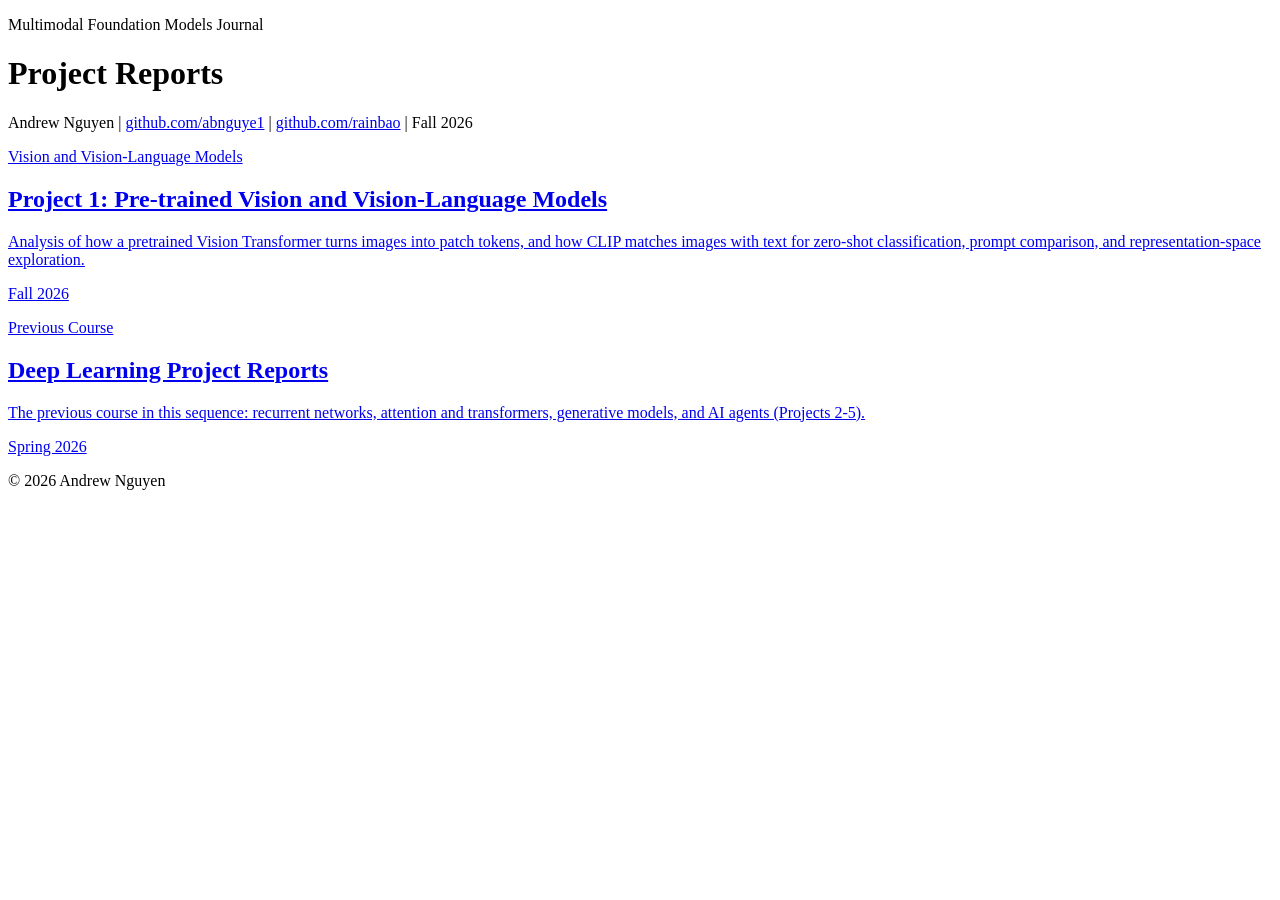
==== index.html @ ddf639b6 "Create index.html" ====
<!DOCTYPE html>
<html lang="en">
<head>
<meta charset="UTF-8">
<meta name="viewport" content="width=device-width, initial-scale=1.0">
<title>Multimodal Foundation Models Project Reports</title>
<link rel="preconnect" href="https://fonts.googleapis.com">
<link rel="preconnect" href="https://fonts.gstatic.com" crossorigin>
<link href="https://fonts.googleapis.com/css2?family=Fraunces:opsz,wght@9..144,500;9..144,700&family=Source+Sans+3:wght@400;500;600&display=swap" rel="stylesheet">
<link rel="stylesheet" href="style.css">
</head>

<body>

<header class="hero">
<p class="eyebrow">Multimodal Foundation Models Journal</p>
<h1>Project Reports</h1>
<p class="subtitle">Andrew Nguyen | <a class = "subtitle" href="https://github.com/abnguye1" target="_blank">github.com/abnguye1</a> | <a class = "subtitle" href="https://github.com/rainbao" target="_blank">github.com/rainbao</a> | Fall 2026</p>
</header>

<main class="blog-container">


<a class="post-card" href="project1/" style="--delay: 0.3s;">
<p class="tag">Vision and Vision-Language Models</p>
<h2>Project 1: Pre-trained Vision and Vision-Language Models</h2>
<p>
Analysis of how a pretrained Vision Transformer turns images into patch tokens, and how CLIP matches images
with text for zero-shot classification, prompt comparison, and representation-space exploration.
</p>
<div class="card-footer">
<span class="date">Fall 2026</span>
</div>
</a>


<a class="post-card" href="https://abnguye1.github.io/DeepLearning/" target="_blank" style="--delay: 0.45s;">
<p class="tag">Previous Course</p>
<h2>Deep Learning Project Reports</h2>
<p>
The previous course in this sequence: recurrent networks, attention and transformers,
generative models, and AI agents (Projects 2-5).
</p>
<div class="card-footer">
<span class="date">Spring 2026</span>
</div>
</a>

</main>

<footer class="site-footer">
<p>© 2026 Andrew Nguyen</p>
</footer>

</body>
</html>
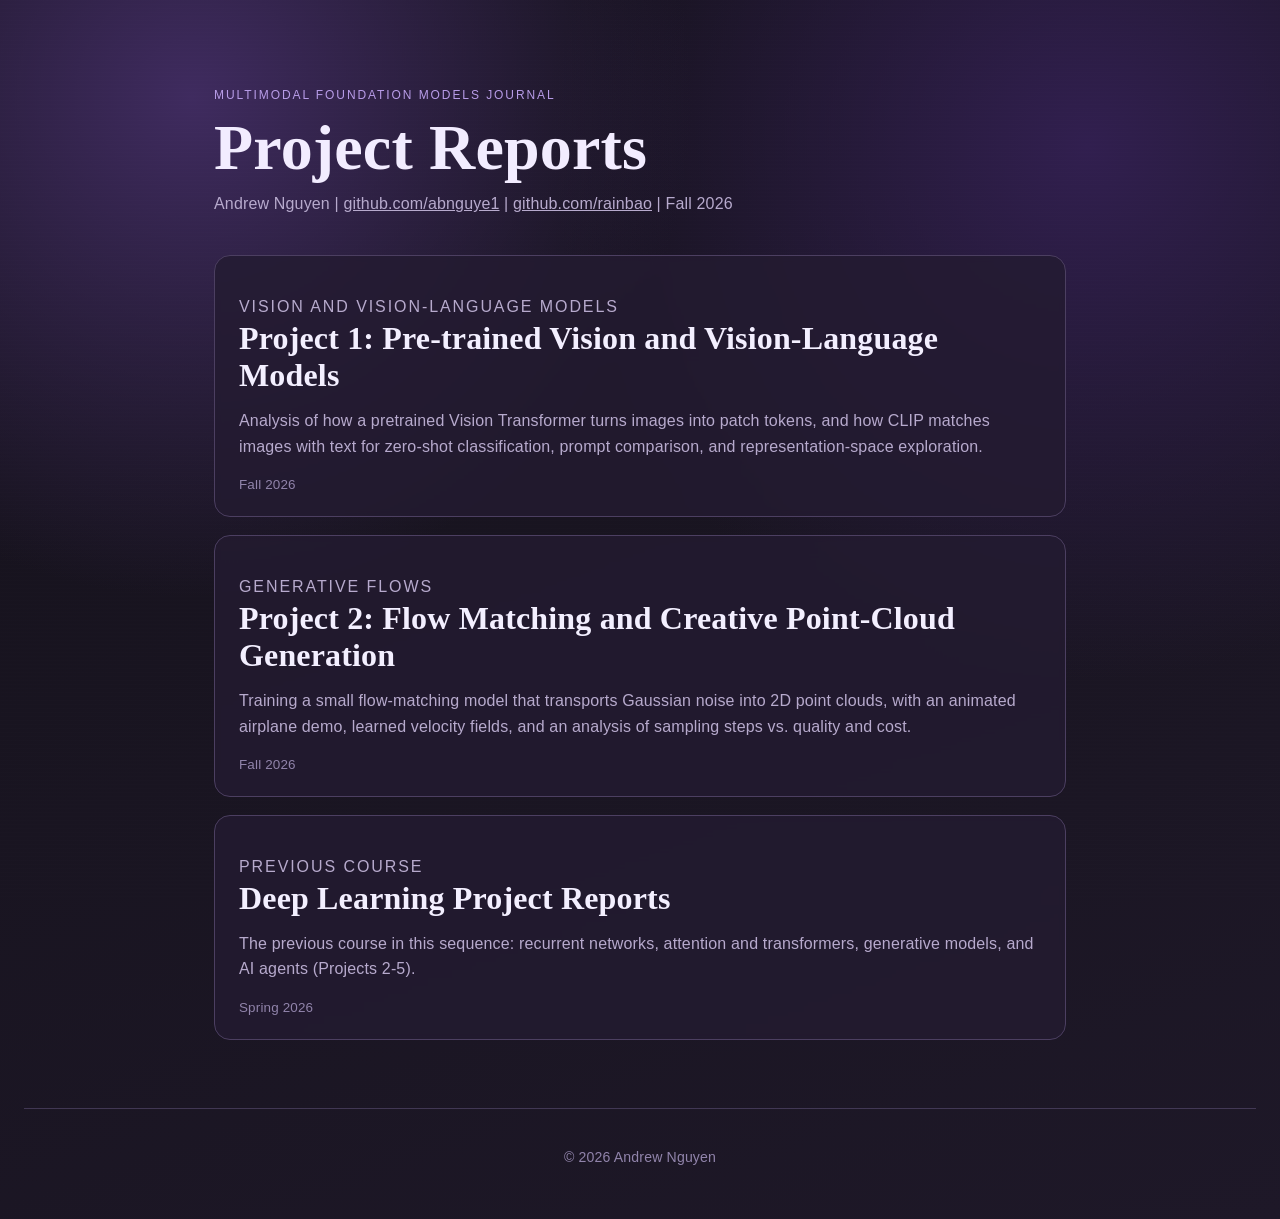
==== commit 662e7d3f: "Update index.html" ====
--- a/index.html
+++ b/index.html
@@ -33,6 +33,17 @@
 </div>
 </a>
 
+<a class="post-card" href="project2/" style="--delay: 0.3s;">
+<p class="tag">Generative Flows</p>
+<h2>Project 2: Flow Matching and Creative Point-Cloud Generation</h2>
+<p>
+Training a small flow-matching model that transports Gaussian noise into 2D point clouds, with an animated
+airplane demo, learned velocity fields, and an analysis of sampling steps vs. quality and cost.
+</p>
+<div class="card-footer">
+<span class="date">Fall 2026</span>
+</div>
+</a>
 
 <a class="post-card" href="https://abnguye1.github.io/DeepLearning/" target="_blank" style="--delay: 0.45s;">
 <p class="tag">Previous Course</p>
--- a/style.css
+++ b/style.css
@@ -0,0 +1,184 @@
+:root {
+    --bg-dark: #14111a;
+    --bg-mid: #1e1828;
+    --panel: #241c31;
+    --panel-hover: #2b2140;
+    --line: #4c3f61;
+    --text-main: #ede7f8;
+    --text-soft: #b7aacd;
+    --text-muted: #9184ab;
+    --accent: #d9cdf3;
+    --accent-strong: #b89ce8;
+}
+
+* {
+    box-sizing: border-box;
+}
+
+body {
+    margin: 0;
+    min-height: 100vh;
+    font-family: "Source Sans 3", "Trebuchet MS", sans-serif;
+    color: var(--text-main);
+    background:
+        radial-gradient(circle at 15% 8%, #3f2b5f 0%, rgba(63, 43, 95, 0) 32%),
+        radial-gradient(circle at 85% 12%, #311f4f 0%, rgba(49, 31, 79, 0) 35%),
+        linear-gradient(160deg, var(--bg-dark) 0%, var(--bg-mid) 100%);
+    letter-spacing: 0.01em;
+}
+
+body::before {
+    content: "";
+    position: fixed;
+    inset: 0;
+    pointer-events: none;
+    background-image: linear-gradient(rgba(255, 255, 255, 0.035) 1px, transparent 1px);
+    background-size: 100% 4px;
+    opacity: 0.25;
+}
+
+.hero {
+    max-width: 900px;
+    margin: 0 auto;
+    padding: 88px 24px 34px;
+    animation: rise-in 0.8s ease-out both;
+}
+
+.eyebrow {
+    margin: 0 0 12px;
+    font-size: 0.75rem;
+    text-transform: uppercase;
+    letter-spacing: 0.16em;
+    color: var(--accent-strong);
+}
+
+.hero h1 {
+    margin: 0;
+    font-family: "Fraunces", Georgia, serif;
+    font-size: clamp(2.1rem, 7vw, 4rem);
+    font-weight: 700;
+    line-height: 1.05;
+    color: #f2ecff;
+}
+
+.subtitle {
+    margin: 14px 0 0;
+    color: var(--text-soft);
+    font-size: 1rem;
+}
+
+.blog-container {
+    max-width: 900px;
+    margin: 0 auto;
+    padding: 8px 24px 64px;
+    display: grid;
+    gap: 18px;
+}
+
+.post-card {
+    display: block;
+    text-decoration: none;
+    color: inherit;
+    border: 1px solid var(--line);
+    border-radius: 16px;
+    background: rgba(36, 28, 49, 0.82);
+    backdrop-filter: blur(3px);
+    padding: 24px;
+    transition: transform 220ms ease, border-color 220ms ease, background 220ms ease;
+    animation: rise-in 0.65s ease-out both;
+    animation-delay: var(--delay, 0s);
+}
+
+.post-card:hover,
+.post-card:focus-visible {
+    transform: translateY(-4px);
+    border-color: var(--accent-strong);
+    background: rgba(43, 33, 64, 0.95);
+}
+
+.tag {
+    margin: 0 0 10px;
+    color: var(--accent-strong);
+    font-size: 0.77rem;
+    text-transform: uppercase;
+    letter-spacing: 0.12em;
+}
+
+.post-card h2 {
+    margin: 0;
+    font-family: "Fraunces", Georgia, serif;
+    font-size: clamp(1.35rem, 3vw, 2rem);
+    line-height: 1.16;
+    color: #f3efff;
+}
+
+.post-card p {
+    margin: 14px 0 0;
+    color: var(--text-soft);
+    line-height: 1.6;
+    font-size: 1rem;
+}
+
+.card-footer {
+    margin-top: 18px;
+    display: flex;
+    justify-content: space-between;
+    align-items: center;
+    gap: 12px;
+}
+
+.date {
+    font-size: 0.84rem;
+    color: var(--text-muted);
+}
+
+.read-more {
+    font-size: 0.84rem;
+    font-weight: 600;
+    color: var(--accent);
+}
+
+.site-footer {
+    border-top: 1px solid rgba(136, 117, 171, 0.35);
+    margin: 4px 24px 0;
+    padding: 26px 0 40px;
+    text-align: center;
+    color: var(--text-muted);
+    font-size: 0.88rem;
+}
+
+@keyframes rise-in {
+    from {
+        opacity: 0;
+        transform: translateY(20px);
+    }
+    to {
+        opacity: 1;
+        transform: translateY(0);
+    }
+}
+
+@media (max-width: 700px) {
+    .hero {
+        padding: 64px 18px 26px;
+    }
+
+    .blog-container {
+        padding: 6px 18px 46px;
+    }
+
+    .post-card {
+        padding: 20px;
+    }
+
+    .card-footer {
+        flex-direction: column;
+        align-items: flex-start;
+    }
+
+    .site-footer {
+        margin: 0 18px;
+        padding-bottom: 28px;
+    }
+}
+
